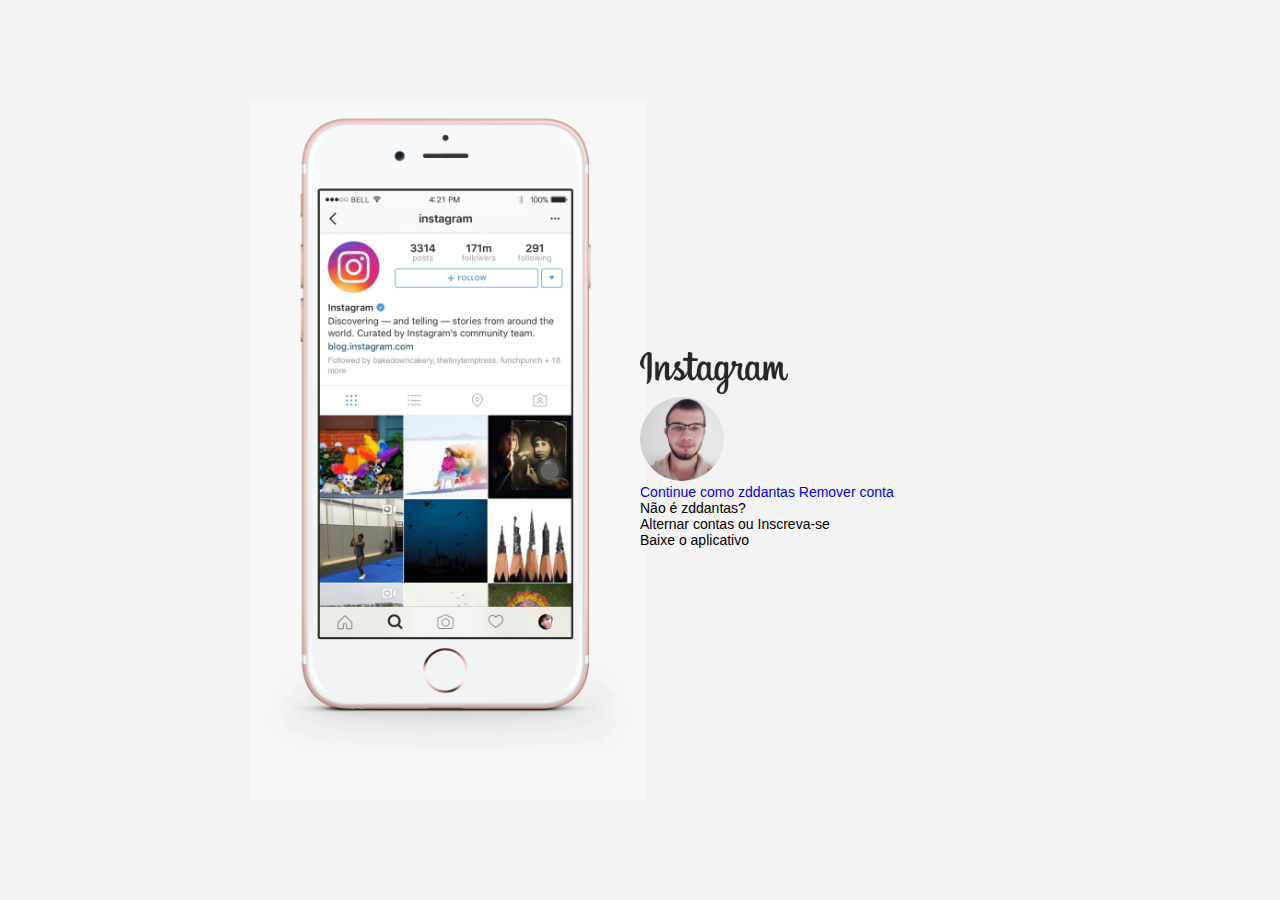
==== CSS Flexbox/index.html @ 96d3dc01 "Aula 1 e 2" ====
<!DOCTYPE html>
<html lang="en">
<head>
    <meta charset="UTF-8">
    <meta name="viewport" content="width=device-width, initial-scale=1.0">
    <link rel="stylesheet" href="style.css">
    <title>Instagram</title>
</head>
<body>
    <div class="instagram-wrapper">
        <div class="instagram-phone">
            <img src="Imagens/smartphone.png" alt="smartphone">
        </div>
        <div class="instagram-continue">
            <div class="group">
                <img src="Imagens/logo.png" alt="instagram logo" class="instagram-logo">
                <div class="profile-photo">
                    <img src="Imagens/photo.jpg" alt="foto do perfil">
                </div>
                <a href="a" class="instagram-login">Continue como zddantas</a>
                <a href="a" class="instagram-logout">Remover conta</a>
            </div>
            <div class="group">
                <p class="not-account">Não é zddantas?</p>
                <p class="notaccount">
                    <span class="link-blue">Alternar contas</span>
                    ou 
                    <span class="link-blue">Inscreva-se</span>
                </p>
            </div>
            <div class="get-the-app">
                <p class="get-app">Baixe o aplicativo</p>
                <div class="download">
                    <a href="a" class="app-download"></a>
                    <a href="a" class="app-download"></a>
                </div>
            </div>
        </div>
    </div>
</body>
</html>
---- CSS Flexbox/style.css ----
* {
    padding: 0;
    margin: 0;
    box-sizing: border-box;
    text-decoration: none;
    font-family: sans-serif;
    font-size: 14px;
}

body {
    width: 100%;
    min-height: 100vh;
    background-color: rgb(243, 243,243);
    margin: 0;
    padding: 0;
    display: flex;
    justify-content: center;
}

.instagram-wrapper {
    display: flex;
    align-items: center;
    justify-content: start;
    width: 60%;
    height: 100vh;
}

.instagram-phone {
    display: flex;
    align-items: center;
    justify-content: center;
    width: 50%;
}

.instagram-phone img {
    height: 50rem;
}

.profile-photo img {
    height: 6rem;
    border-radius: 50%;
}

.instagram-logo {
    height: 3rem;
    align-content: center;
}
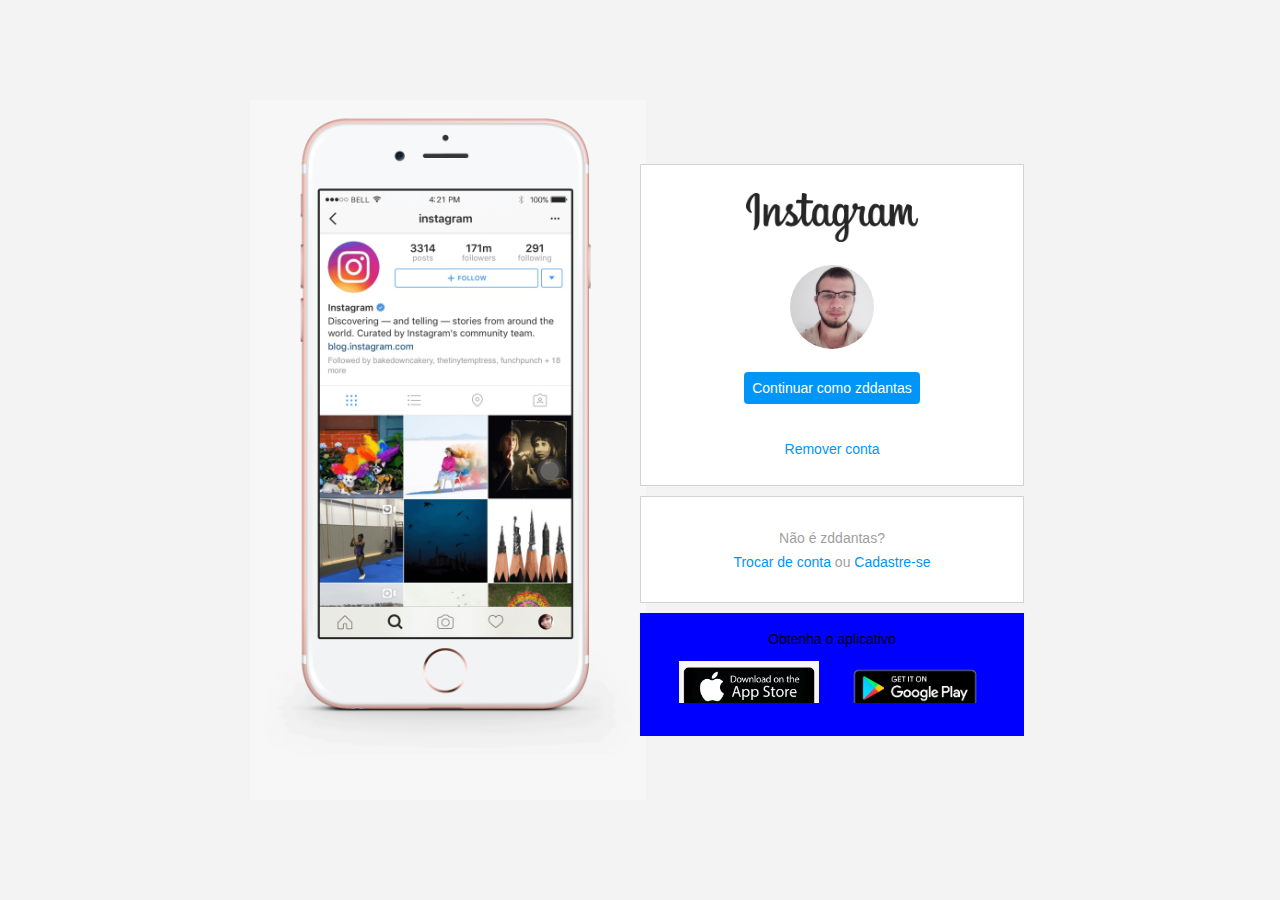
==== commit 6278aa57: "Aula 3" ====
--- a/CSS Flexbox/index.html
+++ b/CSS Flexbox/index.html
@@ -17,19 +17,19 @@
                 <div class="profile-photo">
                     <img src="Imagens/photo.jpg" alt="foto do perfil">
                 </div>
-                <a href="a" class="instagram-login">Continue como zddantas</a>
+                <a href="a" class="instagram-login">Continuar como zddantas</a>
                 <a href="a" class="instagram-logout">Remover conta</a>
             </div>
             <div class="group">
                 <p class="not-account">Não é zddantas?</p>
-                <p class="notaccount">
-                    <span class="link-blue">Alternar contas</span>
+                <p class="not-account">
+                    <span class="link-blue">Trocar de conta</span>
                     ou 
-                    <span class="link-blue">Inscreva-se</span>
+                    <span class="link-blue">Cadastre-se</span>
                 </p>
             </div>
             <div class="get-the-app">
-                <p class="get-app">Baixe o aplicativo</p>
+                <p class="get-app">Obtenha o aplicativo</p>
                 <div class="download">
                     <a href="a" class="app-download"></a>
                     <a href="a" class="app-download"></a>
--- a/CSS Flexbox/style.css
+++ b/CSS Flexbox/style.css
@@ -37,11 +37,92 @@
 }
 
 .profile-photo img {
+    display: flex;
+    justify-content: center;
+    align-items: center;
+    border-radius: 50%;
+    overflow: hidden;
     height: 6rem;
-    border-radius: 50%;
 }
 
 .instagram-logo {
+    height: 3.5rem;
+    align-content: center;
+}
+
+.instagram-continue {
+    display: flex;
+    align-items: center;
+    justify-content: space-around;
+    flex-direction: column;
+    width: 50%;
+    min-height: 41.5rem;
+}
+
+.group {
+    display: flex;
+    justify-content: space-between;
+    align-items: center;
+    flex-direction: column;
+    background-color: white;
+    width: 100%;
+    padding: 2rem 0;
+    border: 1px solid lightgray;
+}
+
+.group:nth-child(1) {
+    min-height: 23rem;
+}
+
+.instagram-login {
+    background-color: #0095f6;
+    color: white;
+    padding: 8px;
+    border-radius: 4px;
+}
+
+.instagram-logout {
+    color: #0095f6;
+    margin-top: 1rem;
+}
+
+.not-account {
+    color: rgb(160, 160, 160);
+    padding: 0.3rem;
+}
+
+.link-blue {
+    color: #0095f6;
+}
+
+.get-the-app {
+    display: flex;
+    flex-direction: column;
+    align-items: center;
+    justify-content: center;
+    width: 100%;
+    padding: 1.3rem 0;
+    background-color: blue;
+}
+
+.download {
+    display: flex;
+    width: 100%;
+    justify-content: space-evenly;
+    align-items: center;
+    padding: 1rem;
+}
+
+.app-download {
     height: 3rem;
-    align-content: center;
+    width: 10rem;
+    background-size: cover;
+}
+
+.app-download:nth-child(1) {
+    background-image: url('./Imagens/apple-button.png');
+}
+
+.app-download:nth-child(2) {
+    background-image: url('./Imagens/google-button.png');
 }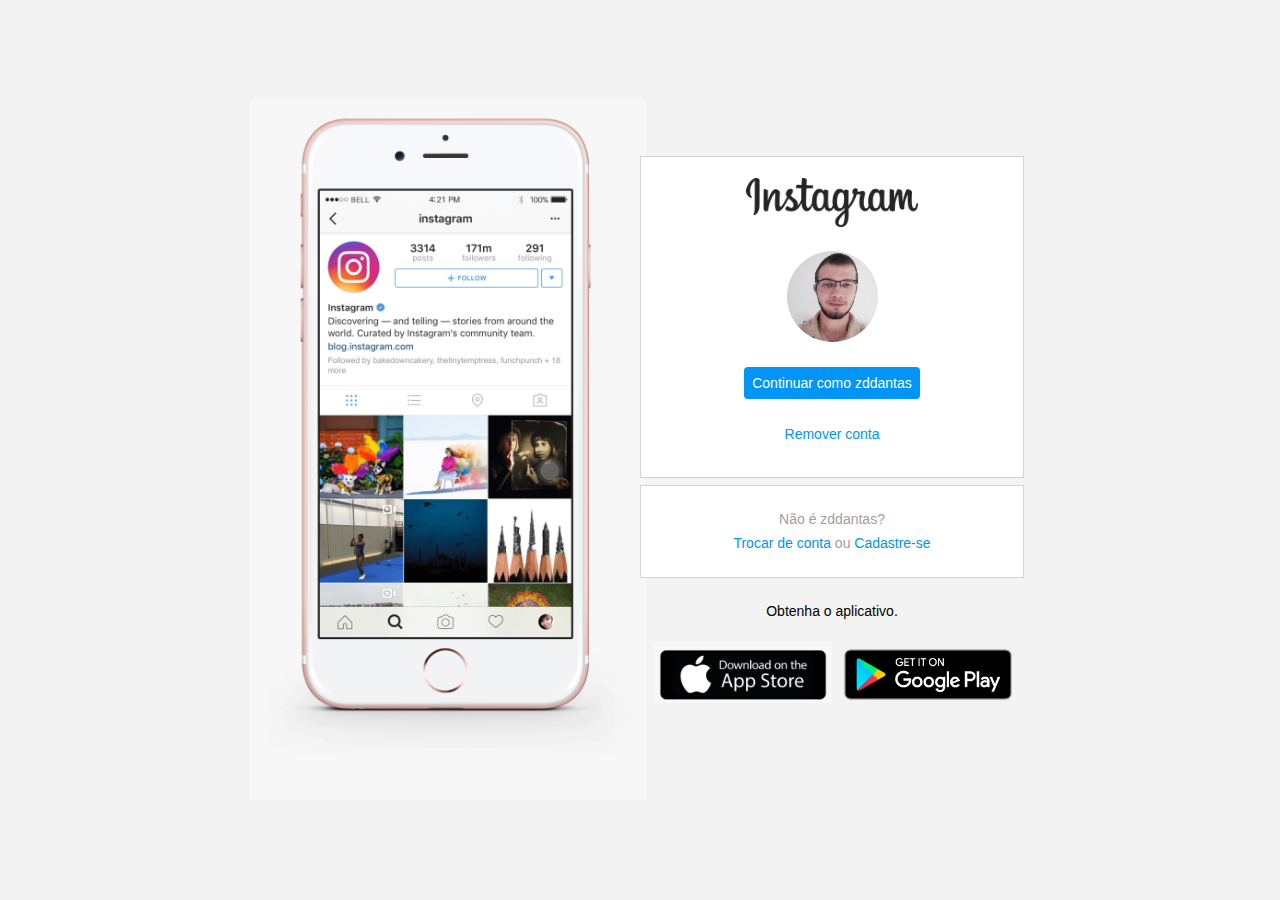
==== commit c0ad7923: "Após Aula 3, sozinho" ====
--- a/CSS Flexbox/index.html
+++ b/CSS Flexbox/index.html
@@ -29,10 +29,12 @@
                 </p>
             </div>
             <div class="get-the-app">
-                <p class="get-app">Obtenha o aplicativo</p>
+                <p class="get-app">Obtenha o aplicativo.</p>
                 <div class="download">
-                    <a href="a" class="app-download"></a>
-                    <a href="a" class="app-download"></a>
+                    <a href="a" class="app-download-apple"></a>
+                         <img class="image1" src="Imagens/apple-button.png" alt="apple button">
+                    <a href="a" class="app-download-google"></a>
+                         <img class="image2" src="Imagens/google-button.png" alt="google button">
                 </div>
             </div>
         </div>
--- a/CSS Flexbox/style.css
+++ b/CSS Flexbox/style.css
@@ -42,7 +42,7 @@
     align-items: center;
     border-radius: 50%;
     overflow: hidden;
-    height: 6rem;
+    height: 6.5rem;
 }
 
 .instagram-logo {
@@ -56,7 +56,7 @@
     justify-content: space-around;
     flex-direction: column;
     width: 50%;
-    min-height: 41.5rem;
+    min-height: 42.5rem;
 }
 
 .group {
@@ -66,7 +66,7 @@
     flex-direction: column;
     background-color: white;
     width: 100%;
-    padding: 2rem 0;
+    padding: 1.5rem 0;
     border: 1px solid lightgray;
 }
 
@@ -83,7 +83,8 @@
 
 .instagram-logout {
     color: #0095f6;
-    margin-top: 1rem;
+    margin-top: 0.2rem;
+    margin-bottom: 1rem;
 }
 
 .not-account {
@@ -102,7 +103,6 @@
     justify-content: center;
     width: 100%;
     padding: 1.3rem 0;
-    background-color: blue;
 }
 
 .download {
@@ -113,16 +113,11 @@
     padding: 1rem;
 }
 
-.app-download {
-    height: 3rem;
-    width: 10rem;
-    background-size: cover;
+.image1 {
+    width: 50%;
 }
 
-.app-download:nth-child(1) {
-    background-image: url('./Imagens/apple-button.png');
-}
-
-.app-download:nth-child(2) {
-    background-image: url('./Imagens/google-button.png');
+.image2 {
+    width: 54%;
+    padding-top: 0.35rem;
 }